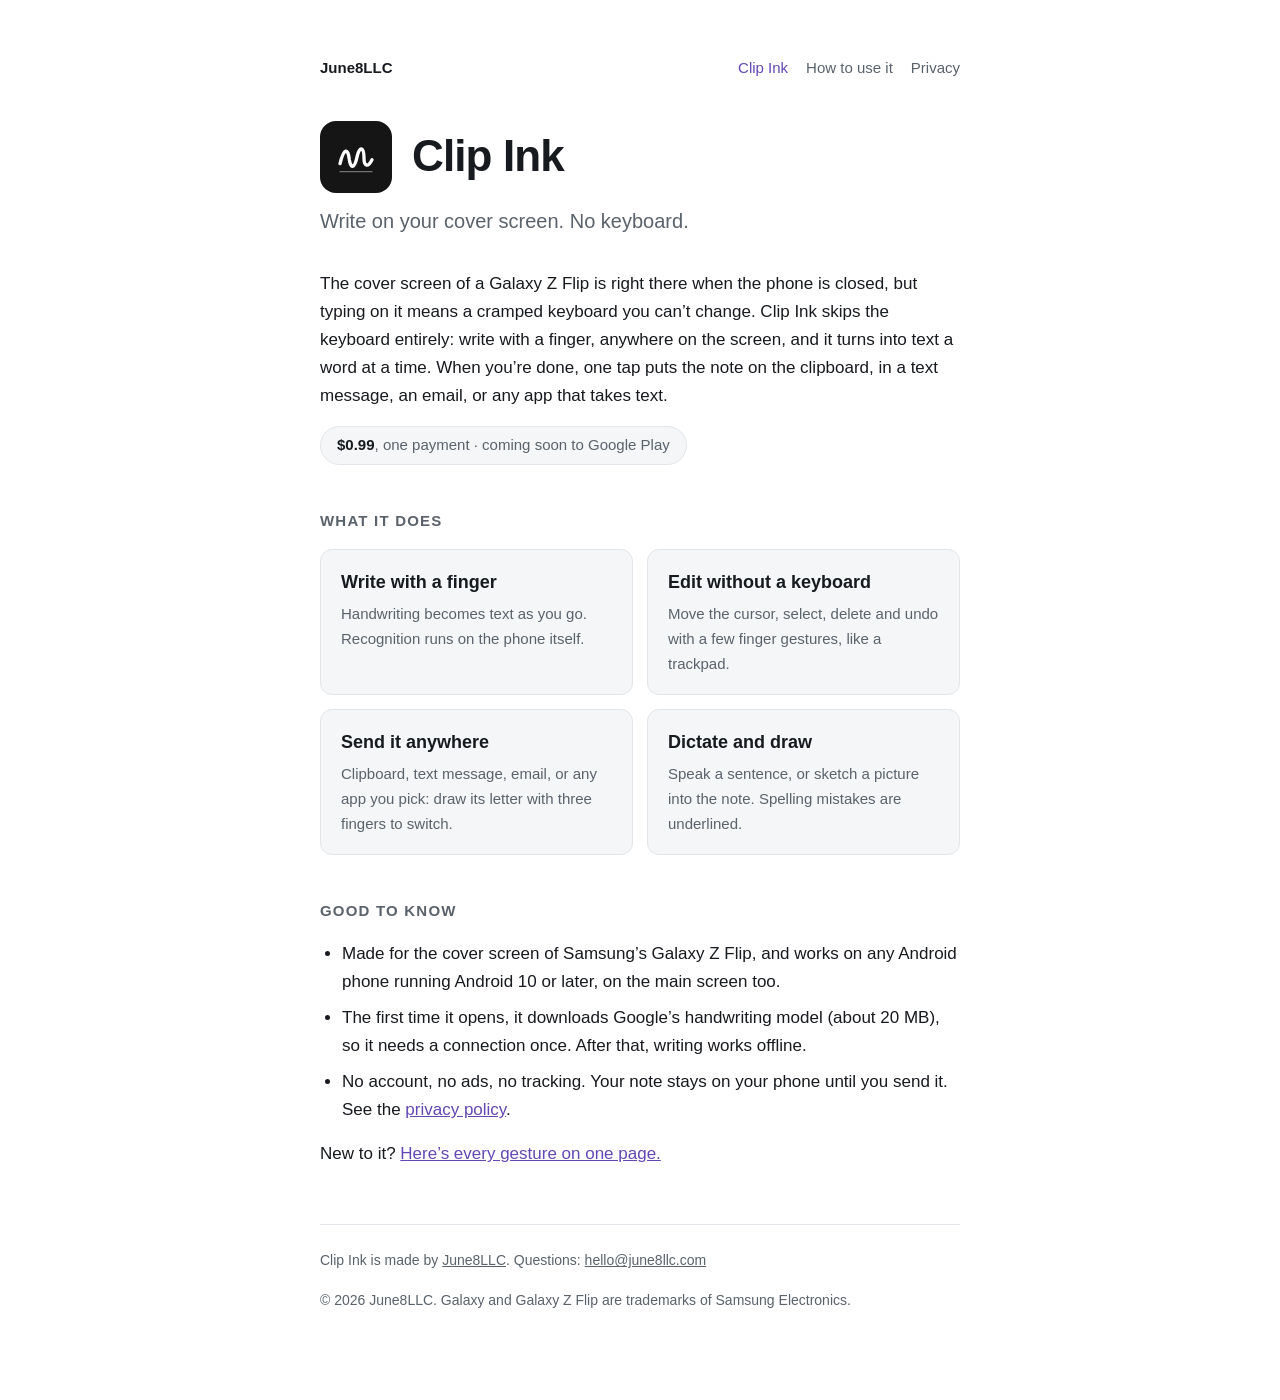
==== clipink/index.html @ 8b67f57b "Clip Ink: its own pages and a card on the home page clipink/ has the product page, a help page with " ====
<!doctype html>
<html lang="en">
<head>
<meta charset="utf-8">
<meta name="viewport" content="width=device-width, initial-scale=1">
<title>Clip Ink — handwriting for your cover screen</title>
<meta name="description" content="Clip Ink is a handwriting notepad for the Galaxy Z Flip cover screen. Write with a finger, edit without a keyboard, and send the note to the clipboard, a text or any app.">
<link rel="icon" href="data:image/svg+xml,<svg xmlns='http://www.w3.org/2000/svg' viewBox='0 0 108 108'><rect width='108' height='108' rx='22' fill='%23151515'/><path d='M30,64 C36,40 42,40 44,58 C46,72 52,72 56,52 C60,36 66,40 66,56 C66,68 72,70 78,58' fill='none' stroke='%23fff' stroke-width='5' stroke-linecap='round' stroke-linejoin='round'/><path d='M30,76 L78,76' stroke='%23fff' stroke-opacity='0.4' stroke-width='2' stroke-linecap='round'/></svg>">
<link rel="stylesheet" href="style.css">
</head>
<body>
<div class="wrap">

  <nav>
    <a class="home" href="/">June8LLC</a>
    <a href="./" aria-current="page">Clip Ink</a>
    <a href="help.html">How to use it</a>
    <a href="privacy.html">Privacy</a>
  </nav>

  <div class="hero">
    <svg viewBox="0 0 108 108" role="img" aria-label="Clip Ink icon">
      <rect width="108" height="108" fill="#151515"/>
      <path d="M30,64 C36,40 42,40 44,58 C46,72 52,72 56,52 C60,36 66,40 66,56 C66,68 72,70 78,58"
            fill="none" stroke="#FFFFFF" stroke-width="5" stroke-linecap="round" stroke-linejoin="round"/>
      <path d="M30,76 L78,76" stroke="#FFFFFF" stroke-opacity="0.4" stroke-width="2" stroke-linecap="round"/>
    </svg>
    <h1>Clip Ink</h1>
  </div>
  <p class="lede">Write on your cover screen. No keyboard.</p>

  <p>
    The cover screen of a Galaxy Z Flip is right there when the phone is closed, but typing on
    it means a cramped keyboard you can&rsquo;t change. Clip Ink skips the keyboard entirely: write
    with a finger, anywhere on the screen, and it turns into text a word at a time. When you&rsquo;re
    done, one tap puts the note on the clipboard, in a text message, an email, or any app that
    takes text.
  </p>

  <p><span class="price"><strong>$0.99</strong>, one payment &middot; coming soon to Google Play</span></p>

  <h2>What it does</h2>
  <div class="features">
    <div class="feature">
      <h3>Write with a finger</h3>
      <p>Handwriting becomes text as you go. Recognition runs on the phone itself.</p>
    </div>
    <div class="feature">
      <h3>Edit without a keyboard</h3>
      <p>Move the cursor, select, delete and undo with a few finger gestures, like a trackpad.</p>
    </div>
    <div class="feature">
      <h3>Send it anywhere</h3>
      <p>Clipboard, text message, email, or any app you pick: draw its letter with three fingers to switch.</p>
    </div>
    <div class="feature">
      <h3>Dictate and draw</h3>
      <p>Speak a sentence, or sketch a picture into the note. Spelling mistakes are underlined.</p>
    </div>
  </div>

  <h2>Good to know</h2>
  <ul>
    <li>Made for the cover screen of Samsung&rsquo;s Galaxy Z Flip, and works on any Android
        phone running Android 10 or later, on the main screen too.</li>
    <li>The first time it opens, it downloads Google&rsquo;s handwriting model (about 20&nbsp;MB),
        so it needs a connection once. After that, writing works offline.</li>
    <li>No account, no ads, no tracking. Your note stays on your phone until you send it.
        See the <a href="privacy.html">privacy policy</a>.</li>
  </ul>

  <p>New to it? <a href="help.html">Here&rsquo;s every gesture on one page.</a></p>

  <footer>
    <p>Clip Ink is made by <a href="/">June8LLC</a>. Questions: <a href="mailto:hello@june8llc.com">hello@june8llc.com</a></p>
    <p>© 2026 June8LLC. Galaxy and Galaxy Z Flip are trademarks of Samsung Electronics.</p>
  </footer>

</div>
</body>
</html>
---- clipink/style.css ----
/*
  Clip Ink's pages on june8llc.com. Same palette and type as the June8LLC home page and
  covertrackpad.com; the accent is Clip Ink's own purple (the app's ink and caret colour),
  deepened in light mode so it can carry text.
*/
:root {
  --surface: #FFFFFF; --raised: #F4F6F8; --ink: #171A1E; --muted: #5A626B;
  --line: #E2E6EA; --accent: #6347B5;
}
@media (prefers-color-scheme: dark) {
  :root {
    --surface: #0D1117; --raised: #14181E; --ink: #E6EAF0; --muted: #99A2AD;
    --line: #232932; --accent: #D0BCFF;
  }
}
* { box-sizing: border-box; }
body {
  margin: 0; background: var(--surface); color: var(--ink);
  font: 17px/1.65 -apple-system, BlinkMacSystemFont, "Segoe UI", Roboto, Helvetica, Arial, sans-serif;
  -webkit-font-smoothing: antialiased;
}
.wrap { max-width: 680px; margin: 0 auto; padding: 56px 20px 72px; }
a { color: var(--accent); }
nav { display: flex; gap: 18px; flex-wrap: wrap; font-size: 15px; margin-bottom: 40px; }
nav a { color: var(--muted); text-decoration: none; }
nav a:hover, nav a[aria-current] { color: var(--accent); }
nav .home { margin-right: auto; color: var(--ink); font-weight: 600; }

.hero { display: flex; gap: 20px; align-items: center; margin-bottom: 12px; }
.hero svg { width: 72px; height: 72px; border-radius: 16px; flex: 0 0 auto; }
h1 { font-size: clamp(32px, 7vw, 44px); margin: 0; letter-spacing: -0.02em; line-height: 1.15; }
.lede { font-size: 20px; color: var(--muted); margin: 8px 0 32px; }
h2 { font-size: 15px; text-transform: uppercase; letter-spacing: 0.08em;
     color: var(--muted); margin: 44px 0 16px; }
h3 { font-size: 18px; margin: 0 0 4px; }
p { margin: 0 0 16px; }
ul { padding-left: 22px; margin: 0 0 16px; }
li { margin: 0 0 8px; }
.updated { color: var(--muted); font-size: 15px; margin: 6px 0 28px; }

.price {
  display: inline-block; background: var(--raised); border: 1px solid var(--line);
  border-radius: 999px; padding: 6px 16px; font-size: 15px; color: var(--muted);
}
.price strong { color: var(--ink); }

.features { display: grid; gap: 14px; grid-template-columns: repeat(auto-fit, minmax(260px, 1fr)); }
.feature {
  background: var(--raised); border: 1px solid var(--line); border-radius: 12px; padding: 18px 20px;
}
.feature p { margin: 0; color: var(--muted); font-size: 15px; }

table { width: 100%; border-collapse: collapse; margin: 0 0 16px; font-size: 15px; }
th, td { text-align: left; vertical-align: top; padding: 9px 10px; border-bottom: 1px solid var(--line); }
th { color: var(--muted); font-weight: 600; }
td:first-child { width: 42%; }
kbd {
  font: inherit; background: var(--raised); border: 1px solid var(--line);
  border-radius: 6px; padding: 0 6px;
}

.note {
  background: var(--raised); border-left: 3px solid var(--accent);
  border-radius: 0 10px 10px 0; padding: 14px 18px;
}

footer { margin-top: 56px; padding-top: 24px; border-top: 1px solid var(--line);
         color: var(--muted); font-size: 14px; }
footer a { color: var(--muted); }
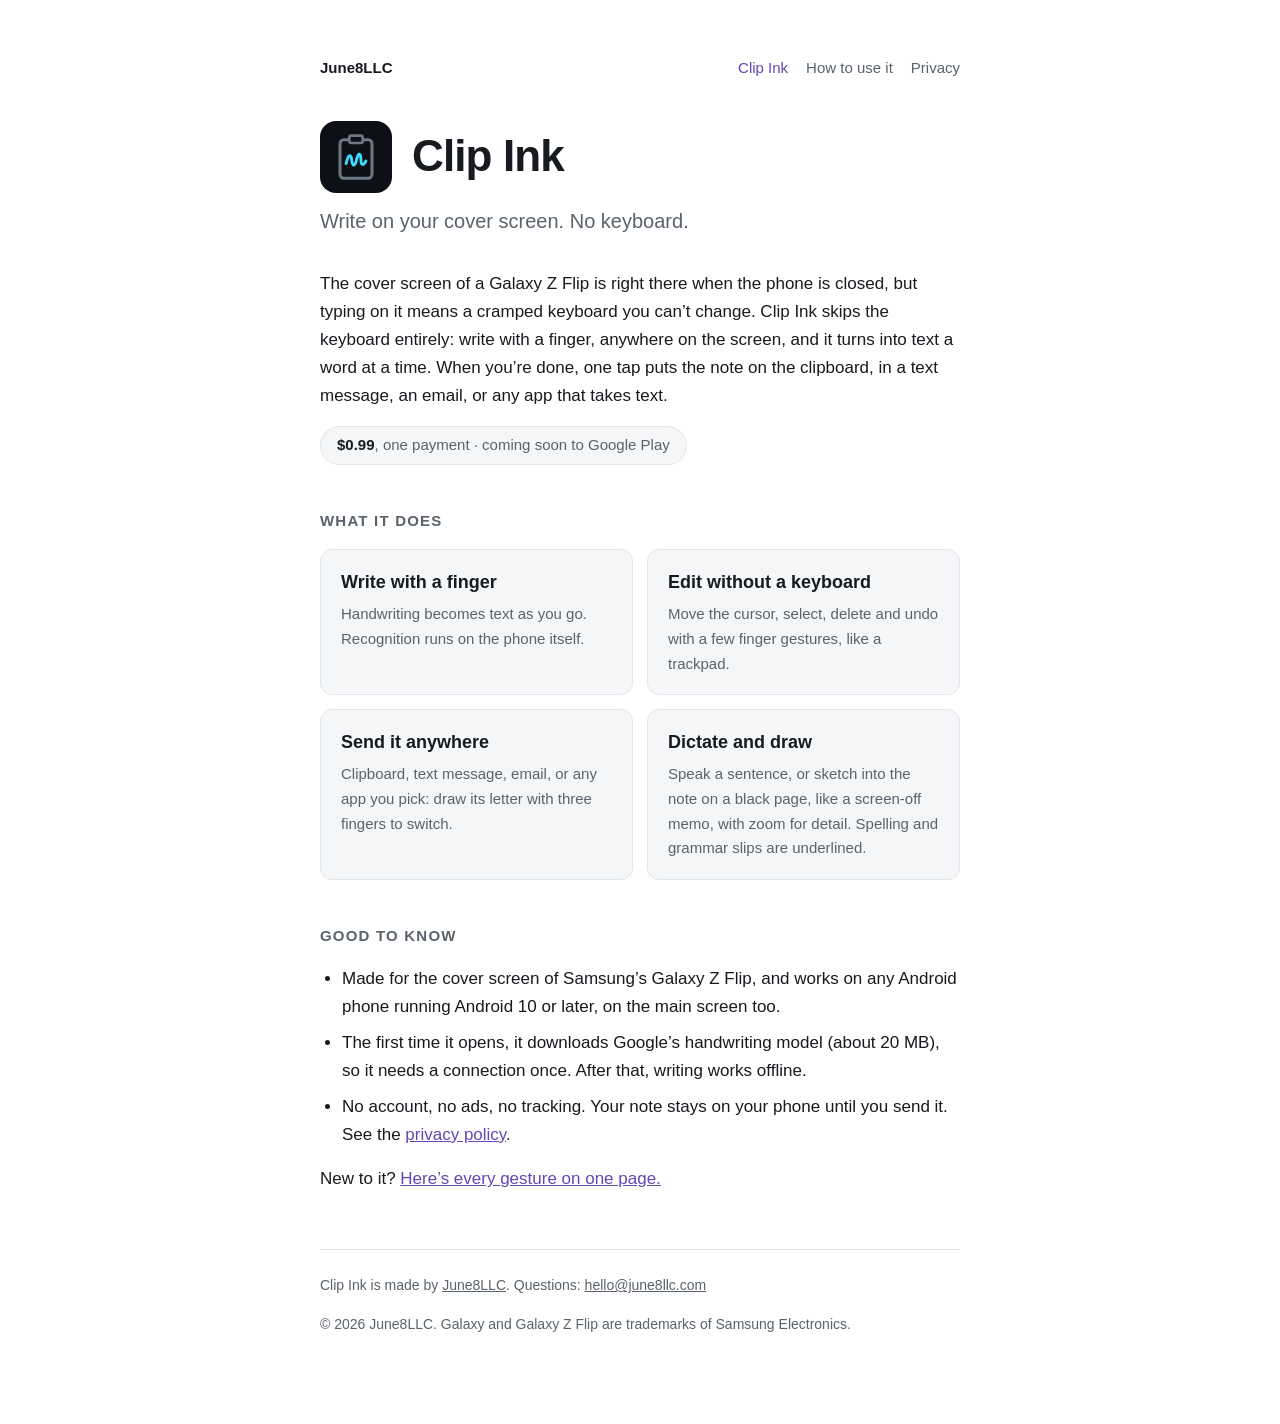
==== commit dd2c99c4: "Clip Ink: new icon, help rewritten for today's app, Report a problem in privacy The icon is the app'" ====
--- a/clipink/index.html
+++ b/clipink/index.html
@@ -5,7 +5,7 @@
 <meta name="viewport" content="width=device-width, initial-scale=1">
 <title>Clip Ink — handwriting for your cover screen</title>
 <meta name="description" content="Clip Ink is a handwriting notepad for the Galaxy Z Flip cover screen. Write with a finger, edit without a keyboard, and send the note to the clipboard, a text or any app.">
-<link rel="icon" href="data:image/svg+xml,<svg xmlns='http://www.w3.org/2000/svg' viewBox='0 0 108 108'><rect width='108' height='108' rx='22' fill='%23151515'/><path d='M30,64 C36,40 42,40 44,58 C46,72 52,72 56,52 C60,36 66,40 66,56 C66,68 72,70 78,58' fill='none' stroke='%23fff' stroke-width='5' stroke-linecap='round' stroke-linejoin='round'/><path d='M30,76 L78,76' stroke='%23fff' stroke-opacity='0.4' stroke-width='2' stroke-linecap='round'/></svg>">
+<link rel="icon" href="data:image/svg+xml,<svg xmlns='http://www.w3.org/2000/svg' viewBox='0 0 108 108'><rect width='108' height='108' rx='22' fill='%230D1117'/><path d='M36,28 H72 A6,6 0 0 1 78,34 V80 A6,6 0 0 1 72,86 H36 A6,6 0 0 1 30,80 V34 A6,6 0 0 1 36,28 Z' fill='none' stroke='%236E7885' stroke-width='4.5'/><path d='M47,22 H61 A3,3 0 0 1 64,25 V30 A3,3 0 0 1 61,33 H47 A3,3 0 0 1 44,30 V25 A3,3 0 0 1 47,22 Z' fill='%230D1117' stroke='%236E7885' stroke-width='4'/><g transform='translate(54 60) scale(0.62) translate(-54 -58)'><path d='M30,64 C36,40 42,40 44,58 C46,72 52,72 56,52 C60,36 66,40 66,56 C66,68 72,70 78,58' fill='none' stroke='%233DDCFF' stroke-width='7' stroke-linecap='round' stroke-linejoin='round'/></g></svg>">
 <link rel="stylesheet" href="style.css">
 </head>
 <body>
@@ -20,10 +20,12 @@
 
   <div class="hero">
     <svg viewBox="0 0 108 108" role="img" aria-label="Clip Ink icon">
-      <rect width="108" height="108" fill="#151515"/>
-      <path d="M30,64 C36,40 42,40 44,58 C46,72 52,72 56,52 C60,36 66,40 66,56 C66,68 72,70 78,58"
-            fill="none" stroke="#FFFFFF" stroke-width="5" stroke-linecap="round" stroke-linejoin="round"/>
-      <path d="M30,76 L78,76" stroke="#FFFFFF" stroke-opacity="0.4" stroke-width="2" stroke-linecap="round"/>
+      <rect width="108" height="108" fill="#0D1117"/>
+      <path d="M36,28 H72 A6,6 0 0 1 78,34 V80 A6,6 0 0 1 72,86 H36 A6,6 0 0 1 30,80 V34 A6,6 0 0 1 36,28 Z" fill="none" stroke="#6E7885" stroke-width="4.5"/>
+      <path d="M47,22 H61 A3,3 0 0 1 64,25 V30 A3,3 0 0 1 61,33 H47 A3,3 0 0 1 44,30 V25 A3,3 0 0 1 47,22 Z" fill="#0D1117" stroke="#6E7885" stroke-width="4"/>
+      <g transform="translate(54 60) scale(0.62) translate(-54 -58)">
+        <path d="M30,64 C36,40 42,40 44,58 C46,72 52,72 56,52 C60,36 66,40 66,56 C66,68 72,70 78,58" fill="none" stroke="#3DDCFF" stroke-width="7" stroke-linecap="round" stroke-linejoin="round"/>
+      </g>
     </svg>
     <h1>Clip Ink</h1>
   </div>
@@ -55,7 +57,7 @@
     </div>
     <div class="feature">
       <h3>Dictate and draw</h3>
-      <p>Speak a sentence, or sketch a picture into the note. Spelling mistakes are underlined.</p>
+      <p>Speak a sentence, or sketch into the note on a black page, like a screen-off memo, with zoom for detail. Spelling and grammar slips are underlined.</p>
     </div>
   </div>
 
